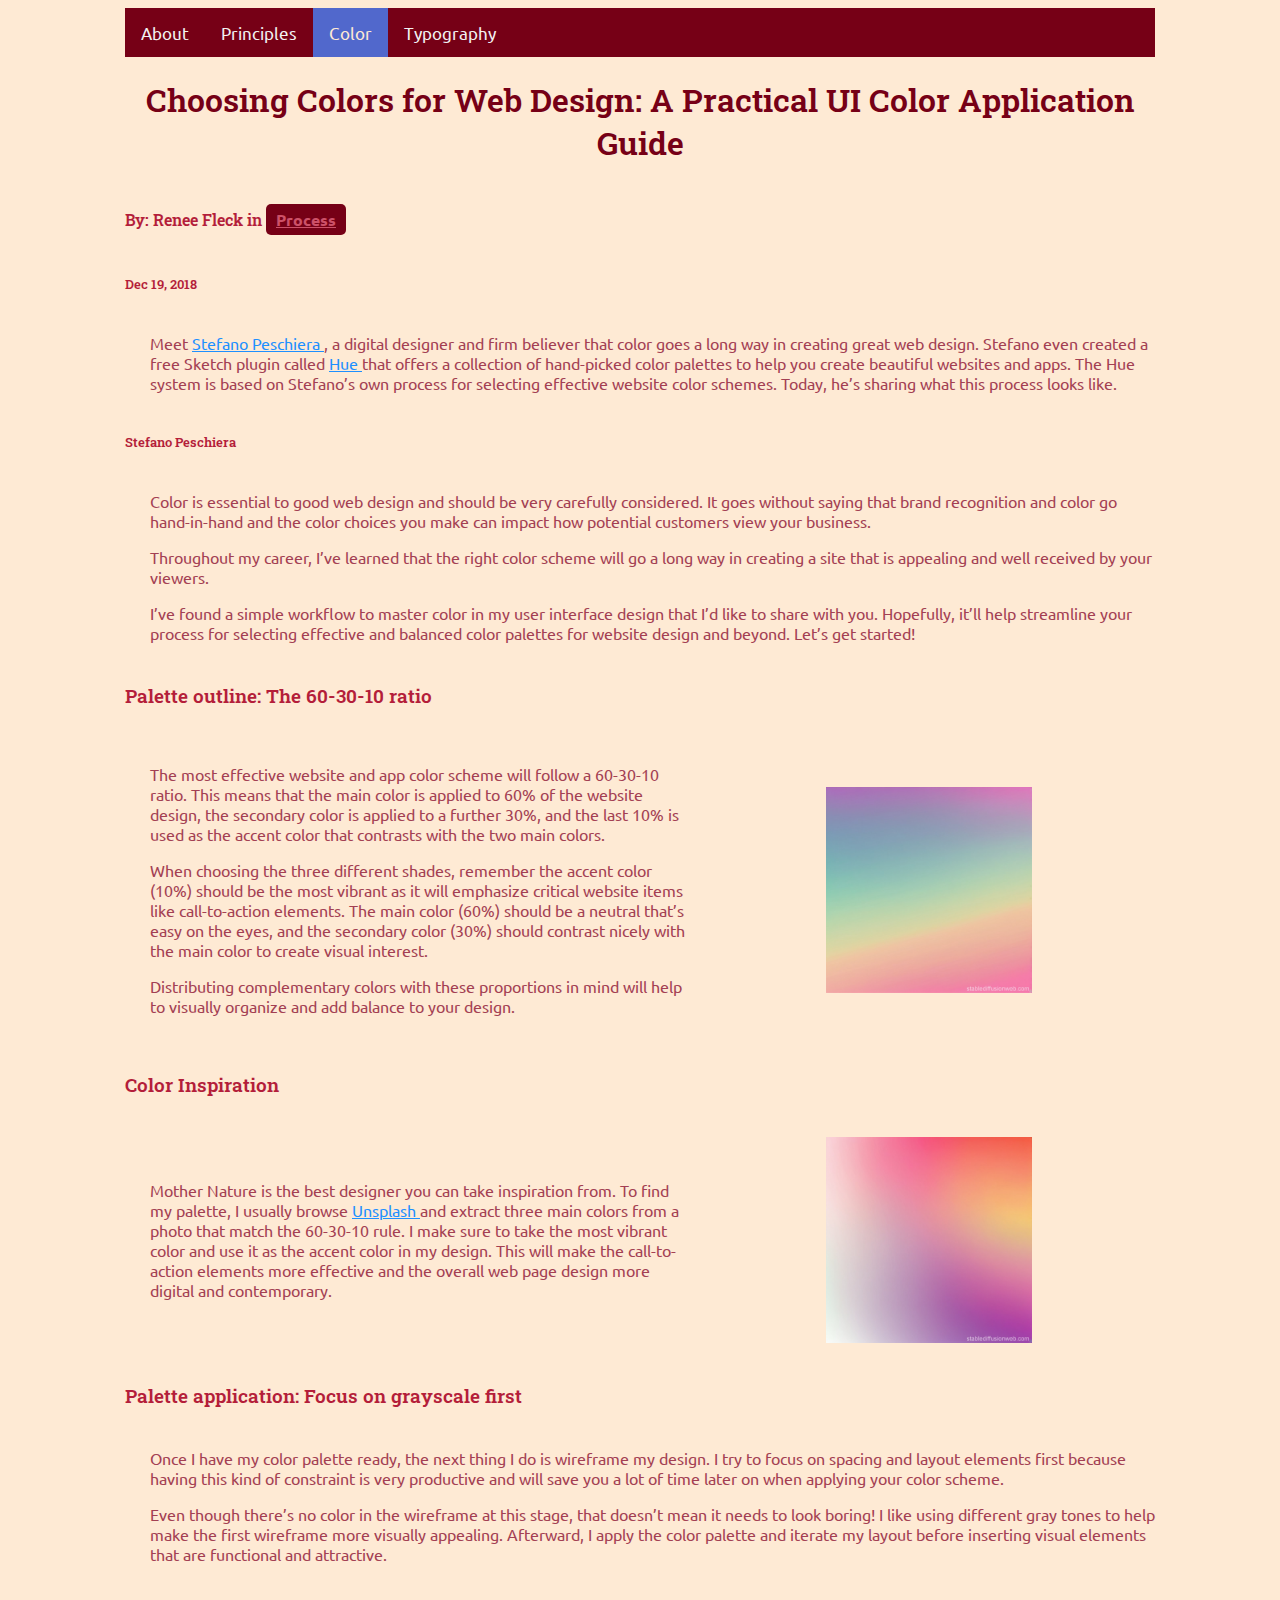
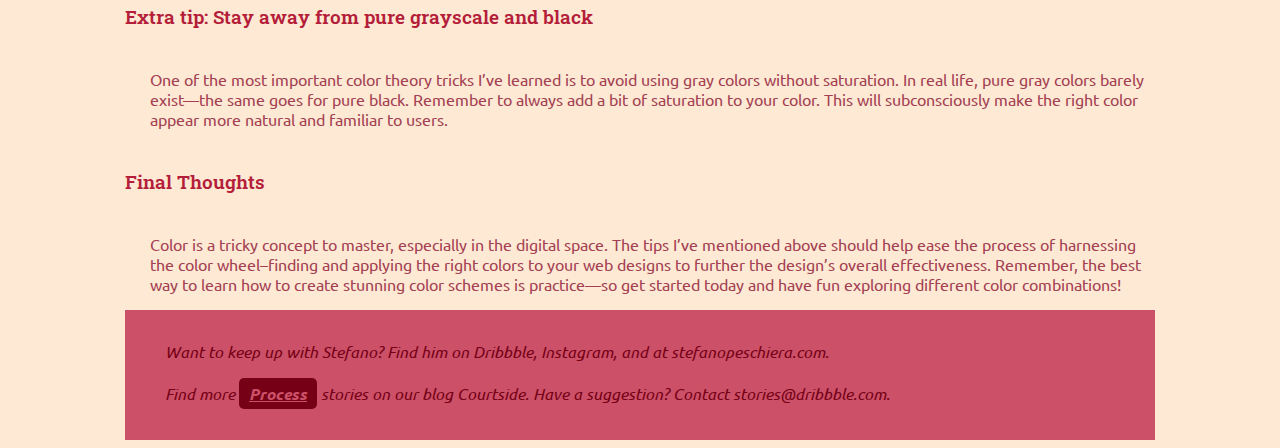
==== color_Webpage.html @ ef0f2cd4 "Add files via upload" ====
<!DOCTYPE html>
<html>
<head>
<title>Color</title>
<link rel="stylesheet" type="text/css" href="style.css">
<link rel="preconnect" href="https://fonts.googleapis.com">
<link rel="preconnect" href="https://fonts.gstatic.com" crossorigin>
<link href="https://fonts.googleapis.com/css2?family=Ubuntu:ital,wght@0,300;0,400;0,500;0,700;1,300;1,400;1,500;1,700&display=swap" rel="stylesheet">
<link rel="preconnect" href="https://fonts.googleapis.com">
<link rel="preconnect" href="https://fonts.gstatic.com" crossorigin>
<link href="https://fonts.googleapis.com/css2?family=Roboto+Slab:wght@100..900&display=swap" rel="stylesheet">

</head>

<body>

<div class="topnav">
  <a href="index.html">About</a>
  <a href="principles_Webpage.html">Principles</a>
  <a class="active" href="color_Webpage.html">Color</a>
  <a href="typography_Webpage.html">Typography</a>
</div>

<h1>Choosing Colors for Web Design: A Practical UI Color Application Guide</h1>
<h4>By: Renee Fleck in <a href="https://dribbble.com/stories/categories/process" class="button-link"> Process </a> </h4>
<h5>Dec 19, 2018</h5>

<p>Meet <a href="https://dribbble.com/stefanopeschiera"> Stefano Peschiera </a>, a digital designer and firm believer that color goes a long way in creating great web design. Stefano even created a free Sketch plugin called <a href="https://www.stefanopeschiera.com/resources/hue-free-colors-for-web"> Hue </a> that offers a collection of hand-picked color palettes to help you create beautiful websites and apps. The Hue system is based on Stefano’s own process for selecting effective website color schemes. Today, he’s sharing what this process looks like.</p>

<h5>Stefano Peschiera</h5>

<p>Color is essential to good web design and should be very carefully considered. It goes without saying that brand recognition and color go hand-in-hand and the color choices you make can impact how potential customers view your business.</p>
<p>Throughout my career, I’ve learned that the right color scheme will go a long way in creating a site that is appealing and well received by your viewers.</p>
<p>I’ve found a simple workflow to master color in my user interface design that I’d like to share with you. Hopefully, it’ll help streamline your process for selecting effective and balanced color palettes for website design and beyond. Let’s get started!</p>

<h3>Palette outline: The 60-30-10 ratio</h3>

<div class="typography-section">
        <div class="text-content">
        <p>The most effective website and app color scheme will follow a 60-30-10 ratio. This means that the main color is applied to 60% of the website design, the secondary color is applied to a further 30%, and the last 10% is used as the accent color that contrasts with the two main colors.</p>
		<p>When choosing the three different shades, remember the accent color (10%) should be the most vibrant as it will emphasize critical website items like call-to-action elements. The main color (60%) should be a neutral that’s easy on the eyes, and the secondary color (30%) should contrast nicely with the main color to create visual interest.</p>
		<p>Distributing complementary colors with these proportions in mind will help to visually organize and add balance to your design.</p>
    </div>
    <div class="image-left">
        <img src="imgs/gradient1.png" alt="Gradient Image">
    </div>
</div>

<h3>Color Inspiration</h3>

<div class="typography-section">
        <div class="text-content">
        <p>Mother Nature is the best designer you can take inspiration from. To find my palette, I usually browse <a href="https://unsplash.com/"> Unsplash </a> and extract three main colors from a photo that match the 60-30-10 rule. I make sure to take the most vibrant color and use it as the accent color in my design. This will make the call-to-action elements more effective and the overall web page design more digital and contemporary.</p>
    </div>
    <div class="image-left">
        <img src="imgs/gradient2.png" alt="Gradient Image">
    </div>
</div>

<h3>Palette application: Focus on grayscale first</h3>
<p>Once I have my color palette ready, the next thing I do is wireframe my design. I try to focus on spacing and layout elements first because having this kind of constraint is very productive and will save you a lot of time later on when applying your color scheme.</p>
<p>Even though there’s no color in the wireframe at this stage, that doesn’t mean it needs to look boring! I like using different gray tones to help make the first wireframe more visually appealing. Afterward, I apply the color palette and iterate my layout before inserting visual elements that are functional and attractive.</p>
<h3>Extra tip: Stay away from pure grayscale and black</h3>
<p>One of the most important color theory tricks I’ve learned is to avoid using gray colors without saturation. In real life, pure gray colors barely exist—the same goes for pure black. Remember to always add a bit of saturation to your color. This will subconsciously make the right color appear more natural and familiar to users.</p>
<h3>Final Thoughts</h3>
<p>Color is a tricky concept to master, especially in the digital space. The tips I’ve mentioned above should help ease the process of harnessing the color wheel–finding and applying the right colors to your web designs to further the design’s overall effectiveness. Remember, the best way to learn how to create stunning color schemes is practice—so get started today and have fun exploring different color combinations!</p>


<footer>
   <p>Want to keep up with Stefano? Find him on Dribbble, Instagram, and at stefanopeschiera.com.</p>
   <p>Find more <a href="https://dribbble.com/stories/categories/process" class="button-link"> Process </a> stories on our blog Courtside. Have a suggestion? Contact stories@dribbble.com.</p>
</footer>


</body>

</html>
---- style.css ----
@charset "UTF-8";
body {
    font-family: 'Ubuntu', sans-serif;
    margin-left: 125px;
    margin-right: 125px;
    background-color: #feead4;
}

h1 {
    font-family: 'Roboto Slab', serif;
    font-weight: 600;
    font-style: normal;
    color: #760016;
    text-align: center; 
}


h2, h3, h4, h5, h6 {
    font-family: 'Roboto Slab', serif;
    font-weight: 600;
    font-style: normal;
    color: #B41e3a;
    margin-top: 40px;
    margin-bottom: 40px;
}

p {
    color:#a34053;
    margin-left: 25px;
}

ol {
     color:#a34053;
}

ul {
     color:#a34053;
}

footer {
    background-color: #cc5168;
    padding: 15px;
    font-family:  'Ubuntu', sans-serif;
    font-style: italic;
}

footer p {
    color: #760016;
}

.columns {
    display: flex;
    justify-content: space-between;
}

.column-left, .column-right {
    width: 50%; 
}

.column-left {
    margin-right: 2%;
}

.column-right {
    margin-left: 2%;
}


img {
    display: block;
    margin-left: auto;
    margin-right: auto;
    width: 50%;
}

.typography-section {
    display: flex;
    align-items: center;
    justify-content: space-between;
}

.intext-image {
    width: 40%;
    display: block;
    margin-left: auto;
    margin-right: auto;
}

.image-right {
    width: 40%; 
}

.image-right img {
    width: 50%; 
    height: auto;
}

.image-left {
    width: 40%; 
    margin-right: 20px;
}

.image-left img {
    width: 50%; 
    height: auto;
}

.text-content {
    width: 55%; 
}

.button-link {
    display: inline-block;
    padding: 5px 10px;
    background-color: #760016; 
    color: #cc5168; 
        border-radius: 5px;
    font-weight: bold;
    font-family: 'Ubuntu', sans-serif;
}

.button-link:hover {
    background-color: #cc5168; 
    color: #760016; 
}

a {
    color: #1e90ff;
}

a:hover {
    color: #ff6682;
}


/* Add a black background color to the top navigation */
.topnav {
  background-color: #760016;
  overflow: hidden;
}

/* Style the links inside the navigation bar */
.topnav a {
  float: left;
  color: #f2f2f2;
  text-align: center;
  padding: 14px 16px;
  text-decoration: none;
  font-size: 17px;
}

/* Change the color of links on hover */
.topnav a:hover {
  background-color:  #cc5168;
  color: #760016;
}

/* Add a color to the active/current link */
.topnav a.active {
  background-color: #5168cc;
  color: #feead4;
}
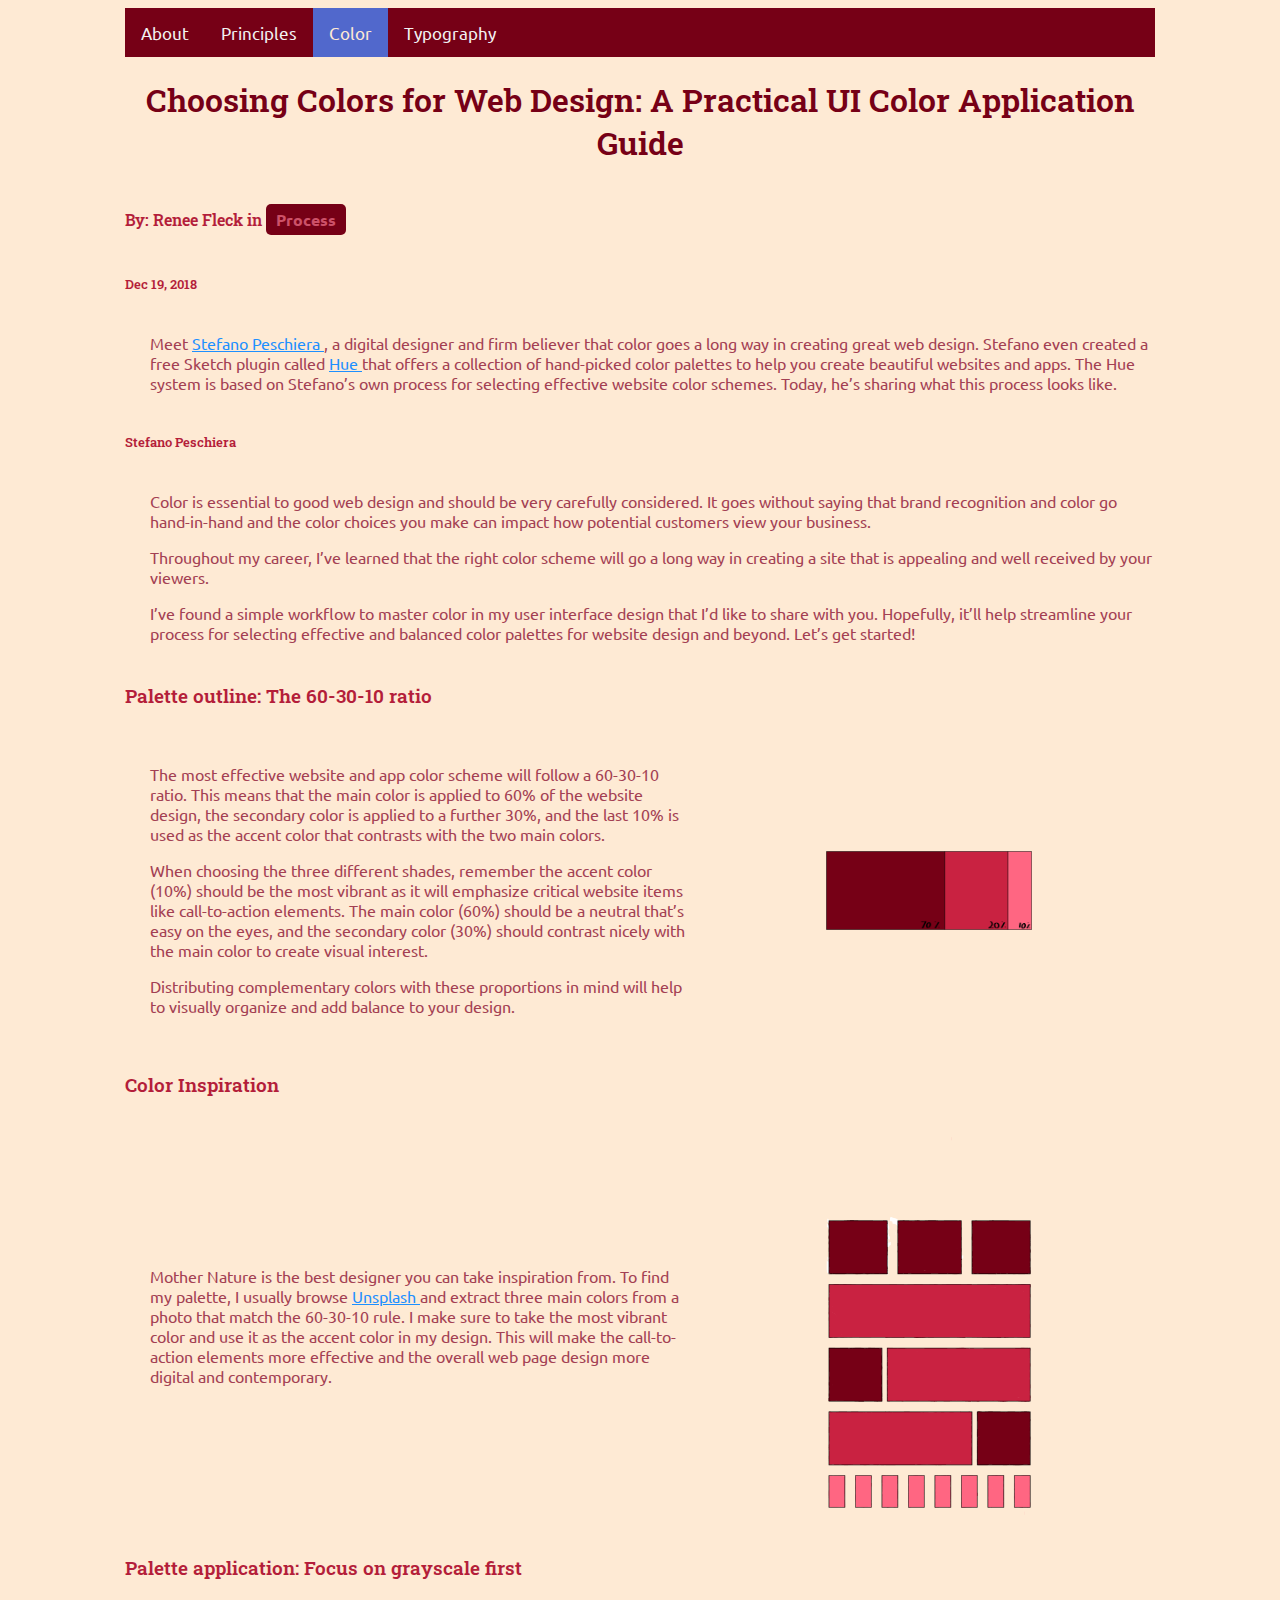
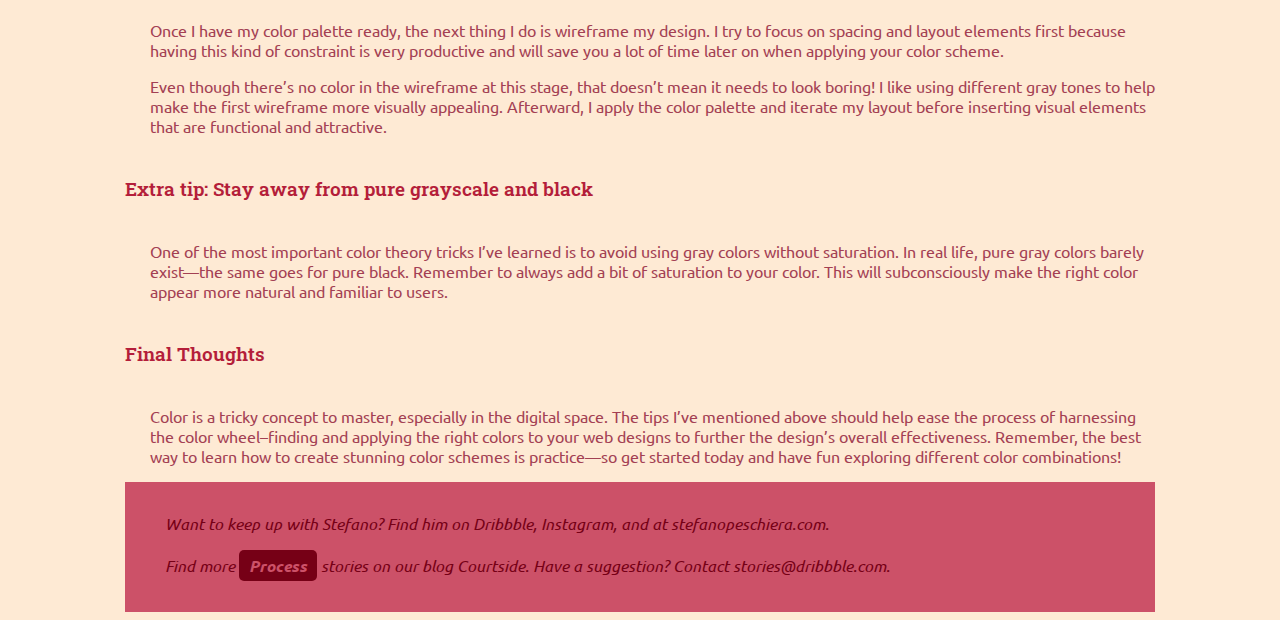
==== commit eb242471: "Add files via upload" ====
--- a/color_Webpage.html
+++ b/color_Webpage.html
@@ -42,7 +42,7 @@
 		<p>Distributing complementary colors with these proportions in mind will help to visually organize and add balance to your design.</p>
     </div>
     <div class="image-left">
-        <img src="imgs/gradient1.png" alt="Gradient Image">
+        <img src="imgs/color_2.png" alt="Color Image">
     </div>
 </div>
 
@@ -53,7 +53,7 @@
         <p>Mother Nature is the best designer you can take inspiration from. To find my palette, I usually browse <a href="https://unsplash.com/"> Unsplash </a> and extract three main colors from a photo that match the 60-30-10 rule. I make sure to take the most vibrant color and use it as the accent color in my design. This will make the call-to-action elements more effective and the overall web page design more digital and contemporary.</p>
     </div>
     <div class="image-left">
-        <img src="imgs/gradient2.png" alt="Gradient Image">
+        <img src="imgs/color_1.png" alt="Color Image">
     </div>
 </div>
 
--- a/style.css
+++ b/style.css
@@ -117,6 +117,7 @@
         border-radius: 5px;
     font-weight: bold;
     font-family: 'Ubuntu', sans-serif;
+    text-decoration: none;
 }
 
 .button-link:hover {
